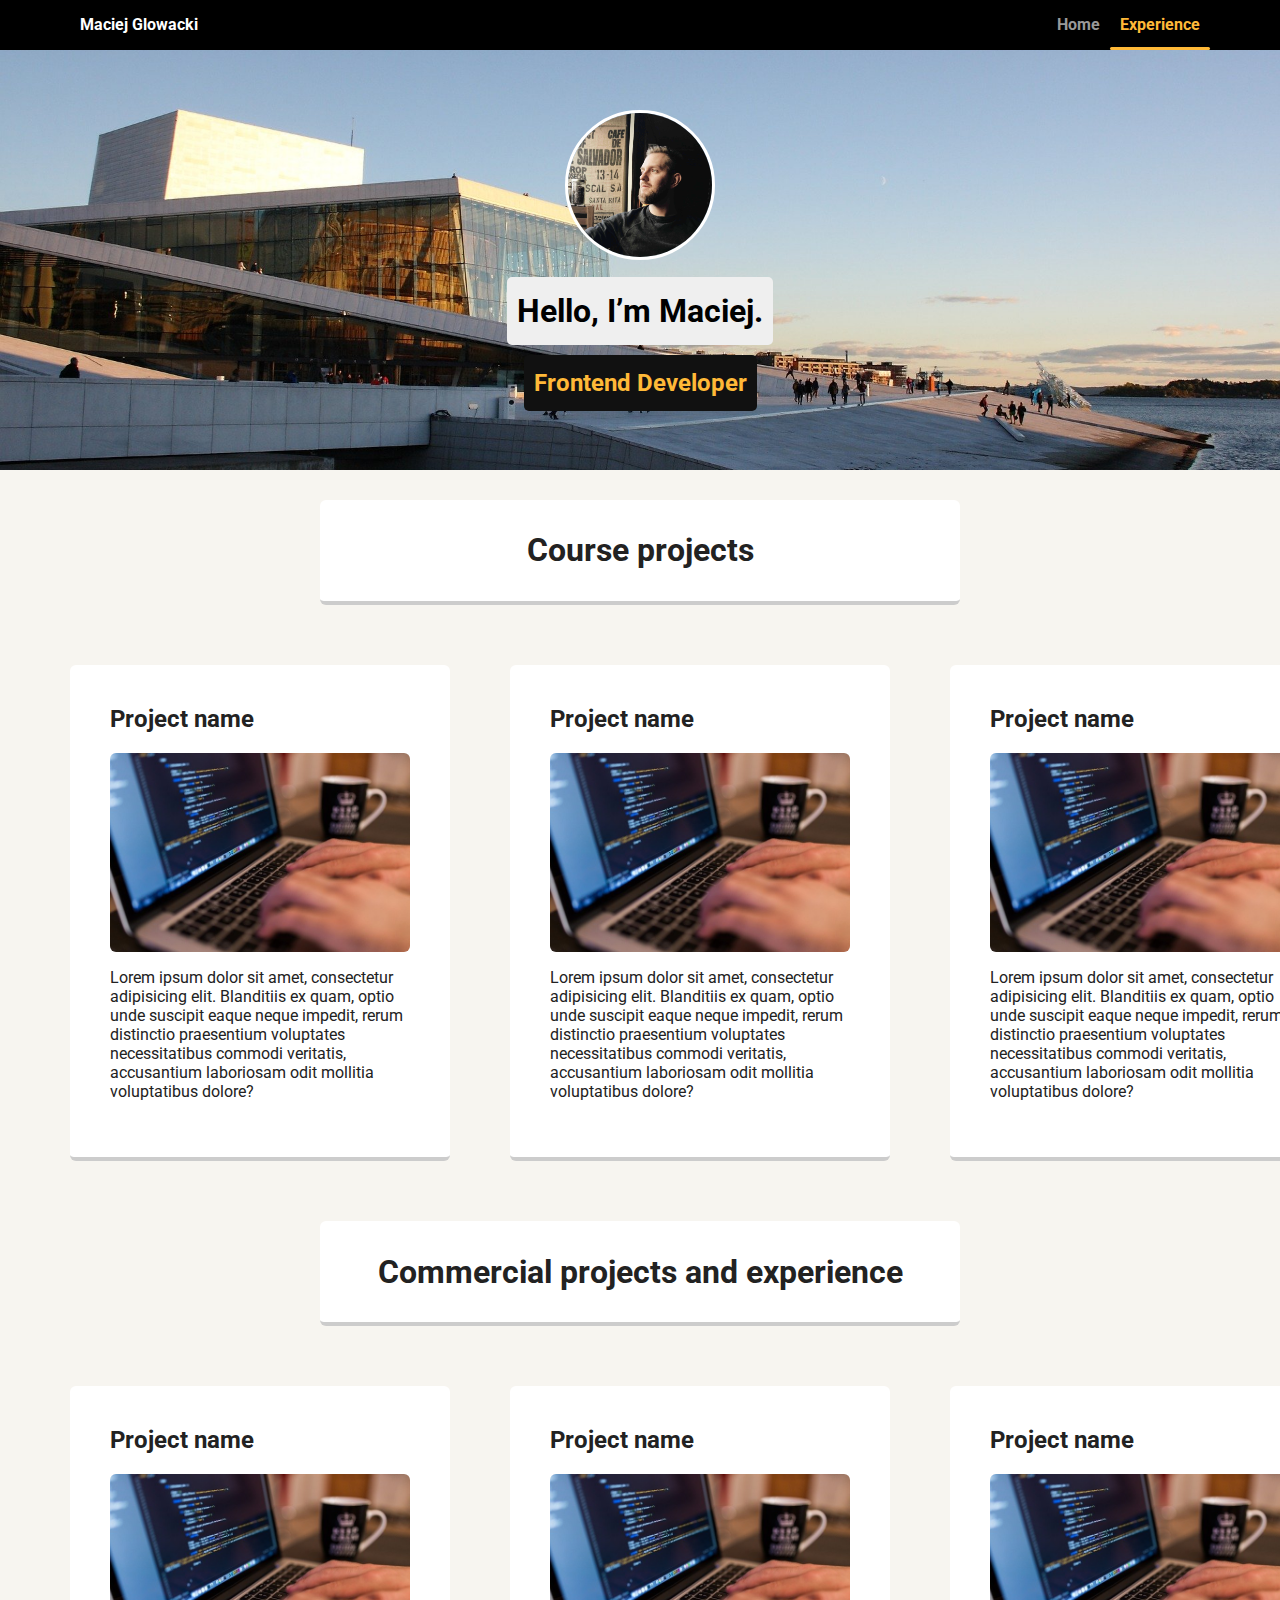
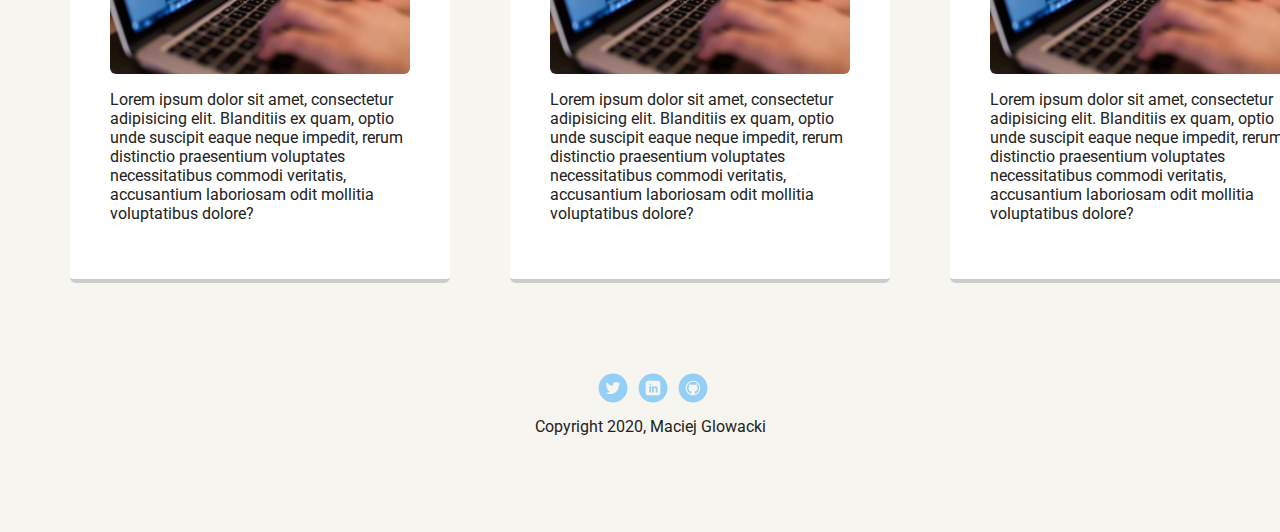
==== experience.html @ 62fbb164 "Initial commit" ====
<!doctype html>
<html lang="en">

<head>
    <meta charset="utf-8">
    <title>Maciej Glowacki - Frontend Dev</title>
    <meta name="viewport" content="width=device-width, initial-scale=1.0">
    <link rel="stylesheet" href="styles.css">
    <link href="https://fonts.googleapis.com/css?family=Muli%7CRoboto:400,300,500,700,900" rel="stylesheet">
</head>

<body>

    <div class="main-nav">
        <ul class="nav">
            <li class="name">Maciej Glowacki</li>
            <li><a href="index.html">Home</a></li>
            <li class="active"><a href="experience.html">Experience</a></li>
        </ul>
    </div>

    <header id="header">
        <img src="images/profilePicture.jpg" alt="Drawing of Jane Smith" class="profile-image">
        <h1 class="tag name">Hello, I’m Maciej.</h1>
        <h2 class="tag location">Frontend Developer</h2>
    </header>
    <div class="groupTitle card">
        <h1>Course projects</h1>
    </div>
    <section class="flex">

        <div class="card">
            <h2>Project name</h2>
            <img src="images/example.jpg" alt="example">
            <p>Lorem ipsum dolor sit amet, consectetur adipisicing elit. Blanditiis ex quam, optio unde suscipit eaque
                neque impedit, rerum distinctio praesentium voluptates necessitatibus commodi veritatis, accusantium
                laboriosam odit mollitia voluptatibus dolore?
            </p>
        </div>

        <div class="card">
            <h2>Project name</h2>
            <img src="images/example.jpg" alt="example">
            <p>Lorem ipsum dolor sit amet, consectetur adipisicing elit. Blanditiis ex quam, optio unde suscipit eaque
                neque impedit, rerum distinctio praesentium voluptates necessitatibus commodi veritatis, accusantium
                laboriosam odit mollitia voluptatibus dolore?
            </p>
        </div>

        <div class="card">
            <h2>Project name</h2>
            <img src="images/example.jpg" alt="example">
            <p>Lorem ipsum dolor sit amet, consectetur adipisicing elit. Blanditiis ex quam, optio unde suscipit eaque
                neque impedit, rerum distinctio praesentium voluptates necessitatibus commodi veritatis, accusantium
                laboriosam odit mollitia voluptatibus dolore?
            </p>
        </div>

    </section>
    <div class="groupTitle card">
        <h1>Commercial projects and experience</h1>
    </div>

    <section class="flex">

        <div class="card">
            <h2>Project name</h2>
            <img src="images/example.jpg" alt="example">
            <p>Lorem ipsum dolor sit amet, consectetur adipisicing elit. Blanditiis ex quam, optio unde suscipit eaque
                neque impedit, rerum distinctio praesentium voluptates necessitatibus commodi veritatis, accusantium
                laboriosam odit mollitia voluptatibus dolore?
            </p>
        </div>

        <div class="card">
            <h2>Project name</h2>
            <img src="images/example.jpg" alt="example">
            <p>Lorem ipsum dolor sit amet, consectetur adipisicing elit. Blanditiis ex quam, optio unde suscipit eaque
                neque impedit, rerum distinctio praesentium voluptates necessitatibus commodi veritatis, accusantium
                laboriosam odit mollitia voluptatibus dolore?
            </p>
        </div>

        <div class="card">
            <h2>Project name</h2>
            <img src="images/example.jpg" alt="example">
            <p>Lorem ipsum dolor sit amet, consectetur adipisicing elit. Blanditiis ex quam, optio unde suscipit eaque
                neque impedit, rerum distinctio praesentium voluptates necessitatibus commodi veritatis, accusantium
                laboriosam odit mollitia voluptatibus dolore?
            </p>
        </div>

    </section>
    <footer>
        <ul>
            <li><a href="#" class="social twitter">facebook</a></li>
            <li><a href="#" class="social linkedin">LinkedIn</a></li>
            <li><a href="#" class="social github">Github</a></li>
        </ul>
        <p class="copyright">Copyright 2020, Maciej Glowacki</p>
    </footer>
</body>

</html>
---- styles.css ----
/* Global Layout Set-up */
* {
  box-sizing: border-box;
}

:root {
  scroll-behavior: smooth;
}

body {
  margin: 0;
  padding: 0;
  text-align: center;
  font-family: 'Roboto', sans-serif;
  color: #222;
  background: #f7f5f0;
}

/* Link Styles */

a {
  text-decoration: none;
  color: #999;
}

a:hover {
  color: #6633ff;
}

/* Section Styles */

.main-nav {
  width: 100%;
  background: black;
  height: 50px;
  position: fixed;
  text-align: center;
}

.nav {
  display: flex;
  justify-content: space-around;
  font-weight: 700;
  list-style-type: none;
  margin: 0 auto;
  padding: 0;
}

.nav .name {
  display: block;
  margin-right: auto;
  line-height: 50px;
  color: white;
}

.nav li {
  padding: 0 10px;
  position: relative;
}

.nav li.active::after {
  content: '';
  position: absolute;
  bottom: 0;
  left: 0;
  width: 100%;
  height: 3px;
  background-color: #ffb938;
  border-radius: 6px;
}

.nav li.active a {
  color: #ffb938;
}

.nav a {
  line-height: 50px;
  transition: all .5s;
}

.nav a:hover {
  color: white
}

header {
  text-align: center;
  background: url('images/oslo.jpg') no-repeat center center;
  background-size: cover;
  overflow: hidden;
  padding-top: 60px;
}

header {
  line-height: 1.5;
}

header .profile-image {
  margin-top: 50px;
  width: 150px;
  height: 150px;
  border-radius: 50%;
  border: 3px solid white;
  transition: all .5s;
}

header .profile-image:hover {
  transform: scale(1.2) rotate(5deg);
}

.tag {
  background-color: #efefef;
  color: black;
  padding: 10px;
  border-radius: 5px;
  display: table;
  margin: 10px auto;
}

.location {
  background-color: #111;
  color: #ffb938;
}

.card {
  margin: 30px;
  padding: 20px 40px 40px;
  max-width: 500px;
  text-align: left;
  background: #fff;
  border-bottom: 4px solid #ccc;
  border-radius: 6px;
  transition: all .5s;
}

.groupTitle.card {
  display: flex;
  justify-content: center;
  align-items: center;
  margin: 30px auto;
  padding: 10px 0;
  max-width: 50%;

}

.card:hover {
  border-color: #ffb938;
}

ul.skills {
  padding: 0;
  text-align: center;
}

.skills li {
  border-radius: 6px;
  display: inline-block;
  background: #ff9904;
  color: white;
  padding: 5px 10px;
  margin: 2px;
}

.skills li:nth-child(odd) {
  background: #0399ff;
}

.card img {
  display: block;
  max-width: 300px;
  border-radius: 6px;
}

footer {
  width: 100%;
  min-height: 30px;
  padding: 20px 0 40px 20px;
}

footer .copyright {
  top: -8px;
  font-size: .75em;
}

footer ul {
  list-style-type: none;
  margin: 0;
  padding: 0;
}

footer ul li {
  display: inline-block;
}

a.social {
  display: inline-block;
  text-indent: -9999px;
  margin-left: 5px;
  width: 30px;
  height: 30px;
  background-size: 30px 30px;
  opacity: .4;
  transition: all .5s;
}

a.twitter {
  background-image: url(images/twitter.svg);
}

a.linkedin {
  background-image: url(images/linkedin.svg);
}

a.github {
  background-image: url(images/github.svg);
}

a.social:hover {
  opacity: 1;
}

.clearfix {
  clear: both;
}

/* Styles for larger screens */
@media screen and (min-width: 720px) {

  .flex {
    display: -ms-flexbox;
    /* TWEENER - IE 10 */
    display: flex;
    max-width: 1200px;
    -ms-flex-pack: distribute;
    justify-content: space-around;
    margin: 0 auto;
  }

  header {
    min-height: 470px;
  }

  .nav {
    max-width: 1200px;
    padding: 0 30px;
  }


  main {
    padding-top: 20px;
  }

  main p {
    line-height: 1.6em;
  }

  footer {
    font-size: 1.3em;
    max-width: 1200px;
    margin: 40px auto;
  }

}
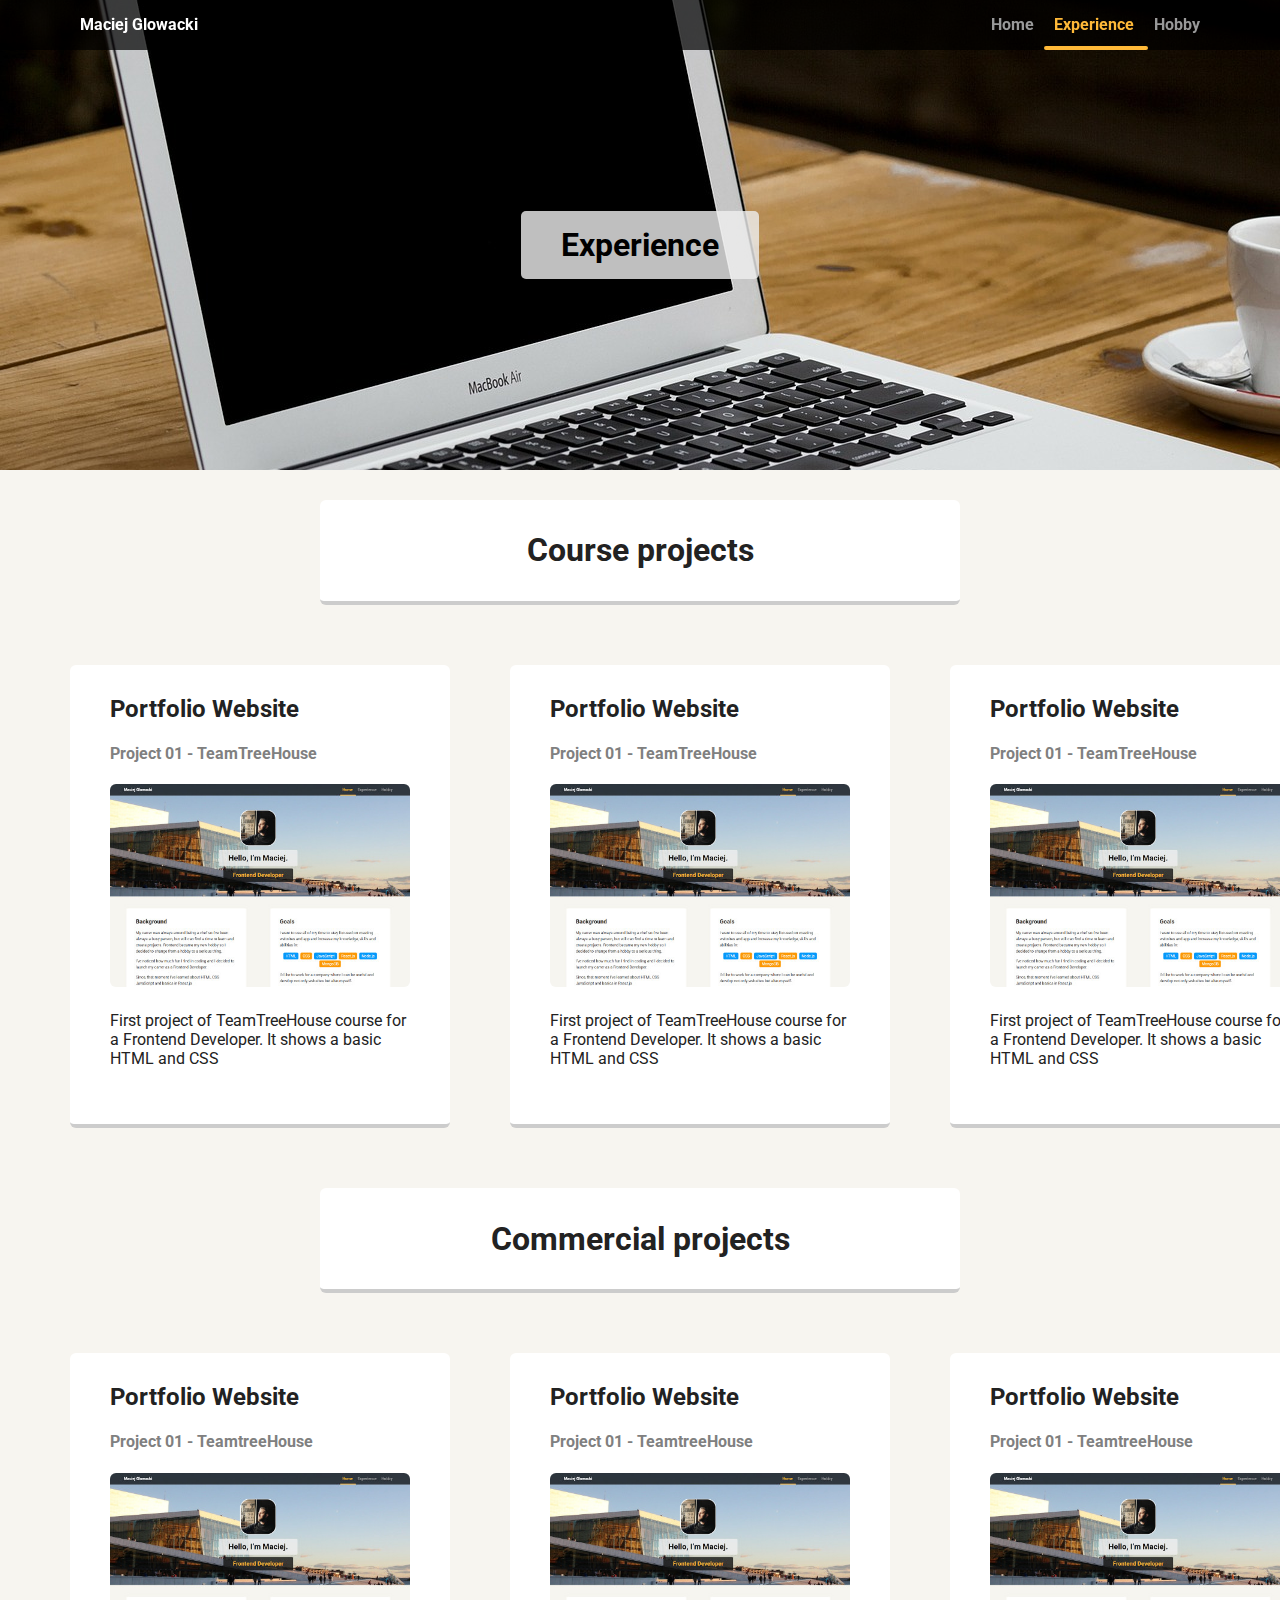
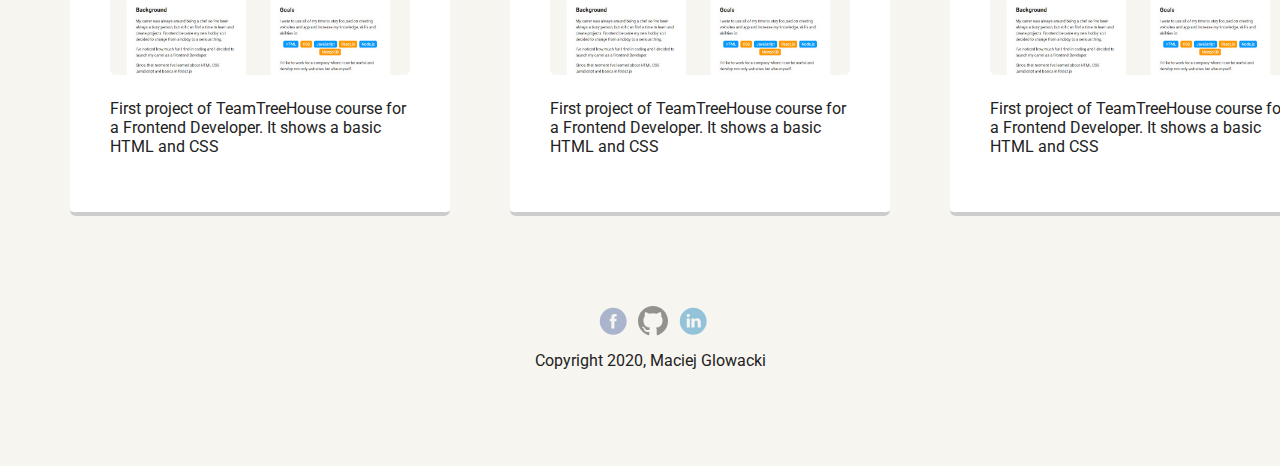
==== commit 4d70e0c4: "Updated informations" ====
--- a/experience.html
+++ b/experience.html
@@ -16,86 +16,80 @@
             <li class="name">Maciej Glowacki</li>
             <li><a href="index.html">Home</a></li>
             <li class="active"><a href="experience.html">Experience</a></li>
+            <li><a href="interests.html">Hobby</a></li>
         </ul>
     </div>
 
-    <header id="header">
-        <img src="images/profilePicture.jpg" alt="Drawing of Jane Smith" class="profile-image">
-        <h1 class="tag name">Hello, I’m Maciej.</h1>
-        <h2 class="tag location">Frontend Developer</h2>
+    <header id="header" class="experience">
+        <h1 class="tag exp">Experience</h1>
     </header>
     <div class="groupTitle card">
         <h1>Course projects</h1>
     </div>
     <section class="flex">
 
-        <div class="card">
-            <h2>Project name</h2>
-            <img src="images/example.jpg" alt="example">
-            <p>Lorem ipsum dolor sit amet, consectetur adipisicing elit. Blanditiis ex quam, optio unde suscipit eaque
-                neque impedit, rerum distinctio praesentium voluptates necessitatibus commodi veritatis, accusantium
-                laboriosam odit mollitia voluptatibus dolore?
+        <div class="card project1">
+            <h2>Portfolio Website</h2>
+            <h4>Project 01 - TeamTreeHouse</h4>
+            <a href="https://maciejgl.github.io/Project-01-Portfolio/" target="_blank"><img src="images/portfolio.jpg" alt="Portfolio project"></a>
+            <p>First project of TeamTreeHouse course for a Frontend Developer. It shows a basic HTML and CSS
             </p>
         </div>
 
-        <div class="card">
-            <h2>Project name</h2>
-            <img src="images/example.jpg" alt="example">
-            <p>Lorem ipsum dolor sit amet, consectetur adipisicing elit. Blanditiis ex quam, optio unde suscipit eaque
-                neque impedit, rerum distinctio praesentium voluptates necessitatibus commodi veritatis, accusantium
-                laboriosam odit mollitia voluptatibus dolore?
+        <div class="card project1">
+            <h2>Portfolio Website</h2>
+            <h4>Project 01 - TeamTreeHouse</h4>
+            <a href="https://maciejgl.github.io/Project-01-Portfolio/" target="_blank"><img src="images/portfolio.jpg" alt="Portfolio project"></a>
+            <p>First project of TeamTreeHouse course for a Frontend Developer. It shows a basic HTML and CSS
             </p>
         </div>
 
-        <div class="card">
-            <h2>Project name</h2>
-            <img src="images/example.jpg" alt="example">
-            <p>Lorem ipsum dolor sit amet, consectetur adipisicing elit. Blanditiis ex quam, optio unde suscipit eaque
-                neque impedit, rerum distinctio praesentium voluptates necessitatibus commodi veritatis, accusantium
-                laboriosam odit mollitia voluptatibus dolore?
+        <div class="card project1">
+            <h2>Portfolio Website</h2>
+            <h4>Project 01 - TeamTreeHouse</h4>
+            <a href="https://maciejgl.github.io/Project-01-Portfolio/" target="_blank"><img src="images/portfolio.jpg" alt="Portfolio project"></a>
+            <p>First project of TeamTreeHouse course for a Frontend Developer. It shows a basic HTML and CSS
             </p>
         </div>
 
     </section>
     <div class="groupTitle card">
-        <h1>Commercial projects and experience</h1>
+        <h1>Commercial projects</h1>
     </div>
 
     <section class="flex">
 
-        <div class="card">
-            <h2>Project name</h2>
-            <img src="images/example.jpg" alt="example">
-            <p>Lorem ipsum dolor sit amet, consectetur adipisicing elit. Blanditiis ex quam, optio unde suscipit eaque
-                neque impedit, rerum distinctio praesentium voluptates necessitatibus commodi veritatis, accusantium
-                laboriosam odit mollitia voluptatibus dolore?
+        <div class="card project1">
+            <h2>Portfolio Website</h2>
+            <h4>Project 01 - TeamtreeHouse</h4>
+            <a href="https://maciejgl.github.io/Project-01-Portfolio/" target="_blank"><img src="images/portfolio.jpg" alt="Portfolio project"></a>
+            <p>First project of TeamTreeHouse course for a Frontend Developer. It shows a basic HTML and CSS
             </p>
         </div>
 
-        <div class="card">
-            <h2>Project name</h2>
-            <img src="images/example.jpg" alt="example">
-            <p>Lorem ipsum dolor sit amet, consectetur adipisicing elit. Blanditiis ex quam, optio unde suscipit eaque
-                neque impedit, rerum distinctio praesentium voluptates necessitatibus commodi veritatis, accusantium
-                laboriosam odit mollitia voluptatibus dolore?
+        <div class="card project1">
+            <h2>Portfolio Website</h2>
+            <h4>Project 01 - TeamtreeHouse</h4>
+            <a href="https://maciejgl.github.io/Project-01-Portfolio/" target="_blank"><img src="images/portfolio.jpg" alt="Portfolio project"></a>
+            <p>First project of TeamTreeHouse course for a Frontend Developer. It shows a basic HTML and CSS
             </p>
         </div>
 
-        <div class="card">
-            <h2>Project name</h2>
-            <img src="images/example.jpg" alt="example">
-            <p>Lorem ipsum dolor sit amet, consectetur adipisicing elit. Blanditiis ex quam, optio unde suscipit eaque
-                neque impedit, rerum distinctio praesentium voluptates necessitatibus commodi veritatis, accusantium
-                laboriosam odit mollitia voluptatibus dolore?
+        <div class="card project1">
+            <h2>Portfolio Website</h2>
+            <h4>Project 01 - TeamtreeHouse</h4>
+            <a href="https://maciejgl.github.io/Project-01-Portfolio/" target="_blank"><img src="images/portfolio.jpg" alt="Portfolio project"></a>
+            <p>First project of TeamTreeHouse course for a Frontend Developer. It shows a basic HTML and CSS
             </p>
         </div>
 
     </section>
     <footer>
         <ul>
-            <li><a href="#" class="social twitter">facebook</a></li>
-            <li><a href="#" class="social linkedin">LinkedIn</a></li>
-            <li><a href="#" class="social github">Github</a></li>
+            <li><a href="https://www.facebook.com/profile.php?id=100001079132075" class="social twitter">facebook</a>
+            </li>
+            <li><a href="https://github.com/MaciejGL" class="social github">Github</a></li>
+            <li><a href="www.linkedin.com/in/maciej-glowacki1" class="social linkedin">LinkedIn</a></li>
         </ul>
         <p class="copyright">Copyright 2020, Maciej Glowacki</p>
     </footer>
--- a/styles.css
+++ b/styles.css
@@ -31,10 +31,11 @@
 
 .main-nav {
   width: 100%;
-  background: black;
+  background: rgba(0, 0, 0, 0.7);
   height: 50px;
   position: fixed;
   text-align: center;
+  z-index: 2;
 }
 
 .nav {
@@ -64,9 +65,10 @@
   bottom: 0;
   left: 0;
   width: 100%;
-  height: 3px;
+  height: 0px;
   background-color: #ffb938;
-  border-radius: 6px;
+  border: 2px solid #ffb938;
+  border-radius: 10px;
 }
 
 .nav li.active a {
@@ -90,34 +92,50 @@
   padding-top: 60px;
 }
 
+header.experience {
+  background: url('images/macbook.jpg') no-repeat center center;
+}
+
+header.interests {
+  background: url('images/fjord.jpg') no-repeat center center;
+}
+
 header {
   line-height: 1.5;
+  position: relative;
 }
 
 header .profile-image {
   margin-top: 50px;
   width: 150px;
   height: 150px;
-  border-radius: 50%;
+  border-radius: 25%;
   border: 3px solid white;
   transition: all .5s;
 }
 
 header .profile-image:hover {
-  transform: scale(1.2) rotate(5deg);
+  transform: scale(1.2) rotate(10deg);
 }
 
 .tag {
-  background-color: #efefef;
+  background-color: rgba(239, 239, 239, 0.8);
   color: black;
-  padding: 10px;
+  padding: 10px 40px;
   border-radius: 5px;
   display: table;
   margin: 10px auto;
 }
 
+.tag.exp {
+  position: absolute;
+  top: 50%;
+  left: 50%;
+  transform: translate(-50%, -50%);
+}
+
 .location {
-  background-color: #111;
+  background-color: rgba(17, 17, 17, 0.8);
   color: #ffb938;
 }
 
@@ -146,6 +164,16 @@
   border-color: #ffb938;
 }
 
+.card h2 {
+  margin: 10px 0;
+}
+
+.card h4 {
+  color: gray;
+}
+
+
+
 ul.skills {
   padding: 0;
   text-align: center;
@@ -165,9 +193,12 @@
 }
 
 .card img {
-  display: block;
   max-width: 300px;
   border-radius: 6px;
+}
+
+.card p {
+  margin-top: 20px;
 }
 
 footer {
@@ -203,7 +234,7 @@
 }
 
 a.twitter {
-  background-image: url(images/twitter.svg);
+  background-image: url(images/facebook.svg);
 }
 
 a.linkedin {
